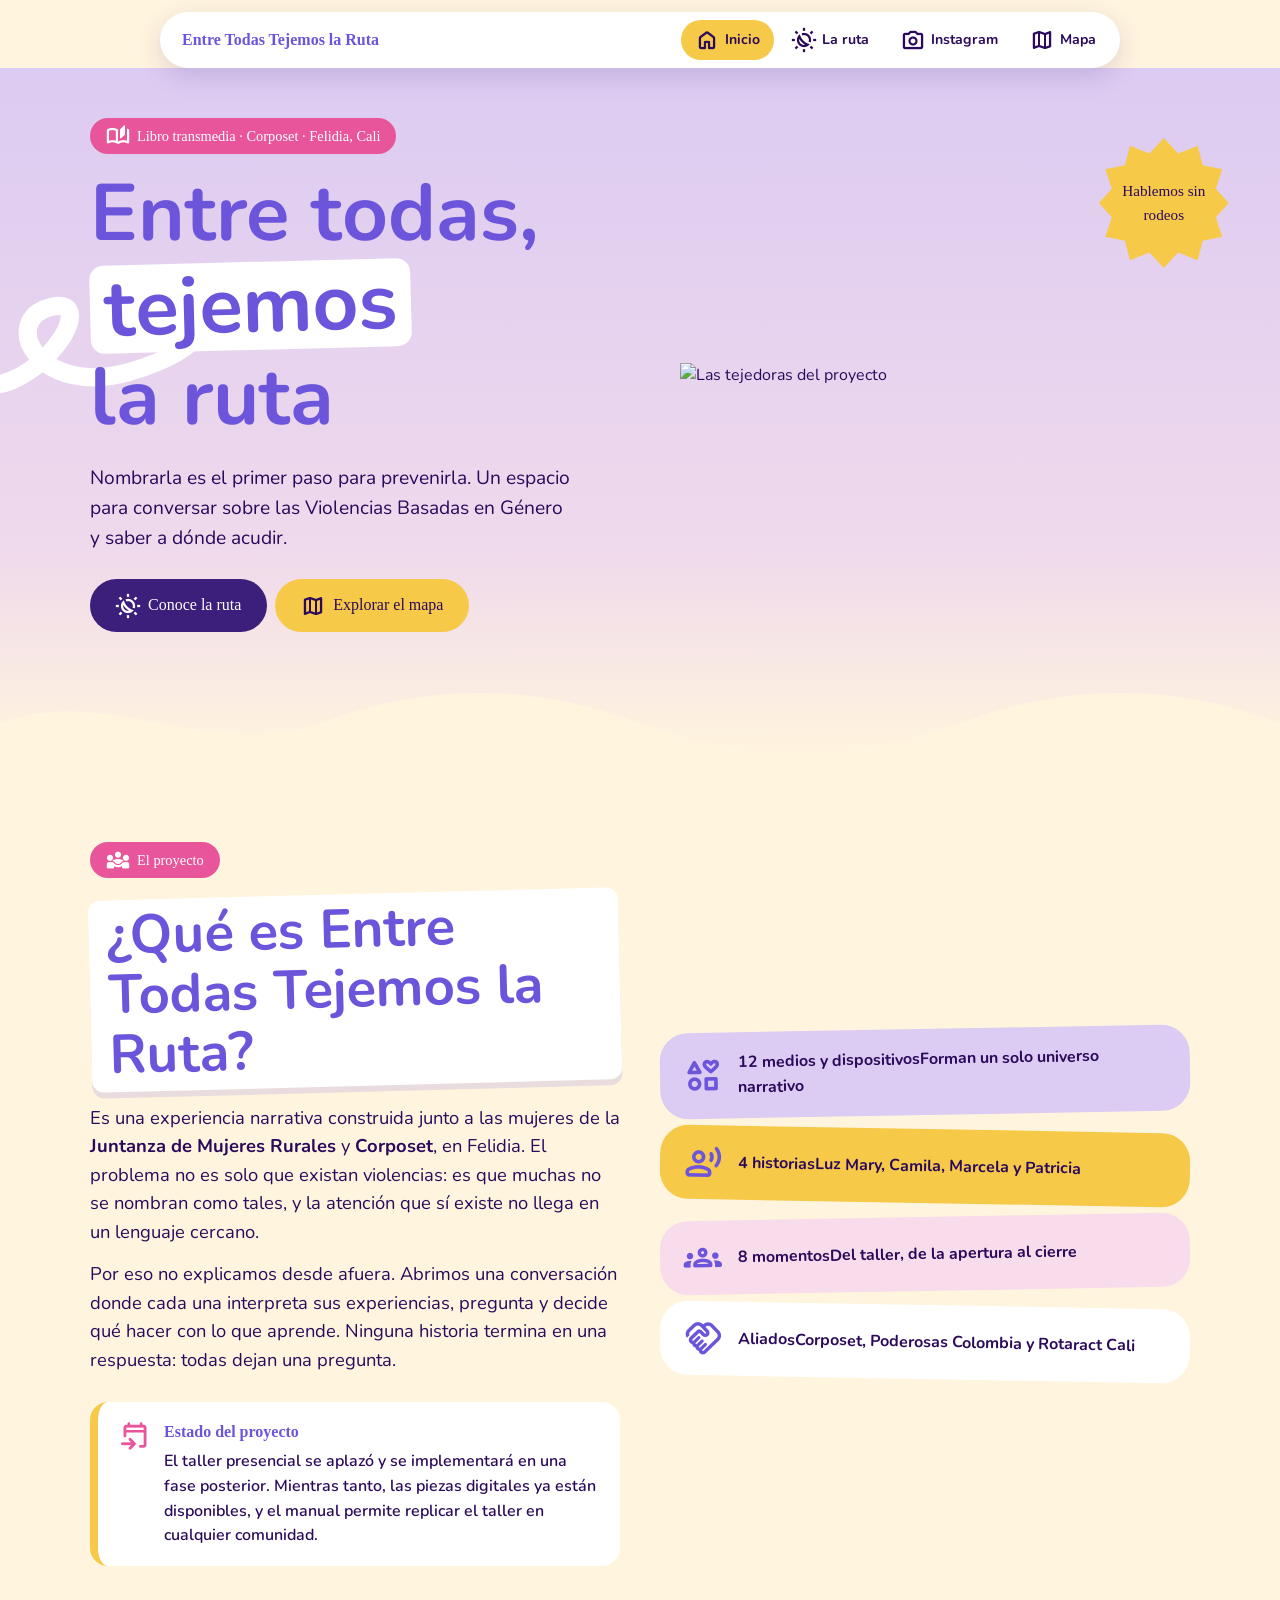
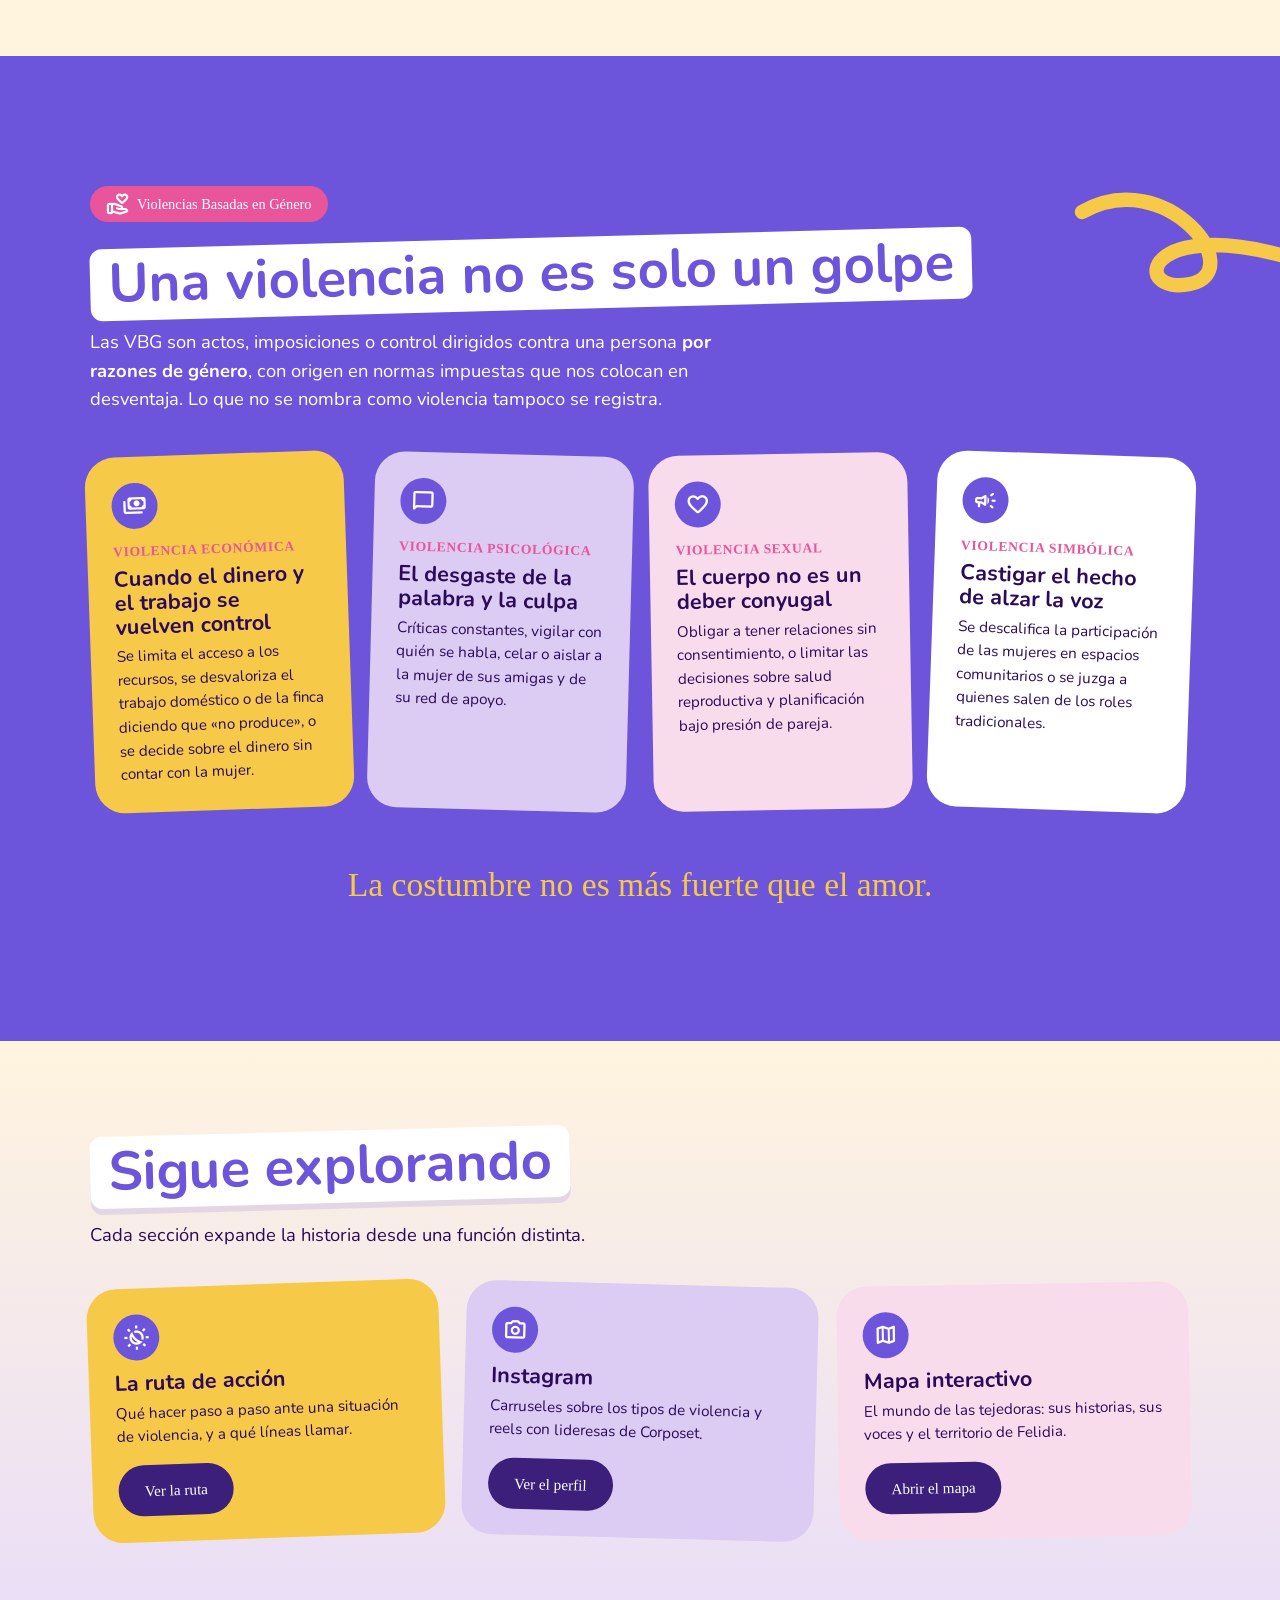
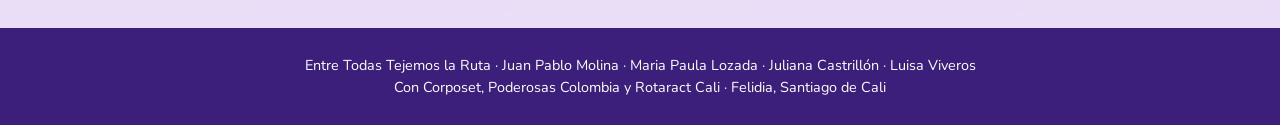
==== index.html @ 6e9b4acc "V1" ====
<!DOCTYPE html>
<html lang="es">
<head>
<meta charset="UTF-8">
<meta name="viewport" content="width=device-width,initial-scale=1">
<title>Inicio · Entre Todas Tejemos la Ruta</title>
<link href="https://fonts.googleapis.com/css2?family=Nunito:wght@400;600;700;800&display=swap" rel="stylesheet">
<link href="https://api.fontshare.com/v2/css?f[]=pally@400,500,700&display=swap" rel="stylesheet">
<link href="https://fonts.googleapis.com/css2?family=Material+Symbols+Rounded:opsz,wght,FILL,GRAD@24,400,0,0" rel="stylesheet">
<link rel="stylesheet" href="styles.css">
</head>
<body>

<nav>
  <a class="marca" href="index.html">Entre Todas Tejemos la Ruta</a>
  <div class="menu">
    <a class="ir activo" href="index.html"><span class="material-symbols-rounded">home</span>Inicio</a>
    <a class="ir" href="ruta.html"><span class="material-symbols-rounded">routine</span>La ruta</a>
    <a class="ir" href="instagram.html"><span class="material-symbols-rounded">photo_camera</span>Instagram</a>
    <a class="ir" href="mapa.html"><span class="material-symbols-rounded">map</span>Mapa</a>
  </div>
</nav>

<!-- PORTADA -->
<section class="fondo-lila" style="padding-top:50px;padding-bottom:120px">
  <div class="sticker">Hablemos sin rodeos</div>
  <svg class="squig" style="left:-40px;top:200px;width:260px" viewBox="0 0 200 120" fill="none" stroke="#fff" stroke-width="14" stroke-linecap="round"><path d="M10 90C60 100 110 20 70 30S60 100 130 80 190 30 190 30"/></svg>
  <div class="wrap hero">
    <div>
      <span class="tag"><span class="material-symbols-rounded">auto_stories</span>Libro transmedia · Corposet · Felidia, Cali</span>
      <h1>Entre todas,<br><span>tejemos</span><br>la ruta</h1>
      <p>Nombrarla es el primer paso para prevenirla. Un espacio para conversar sobre las Violencias Basadas en Género y saber a dónde acudir.</p>
      <a class="btn" href="ruta.html"><span class="material-symbols-rounded">routine</span>Conoce la ruta</a>
      <a class="btn y" href="mapa.html"><span class="material-symbols-rounded">map</span>Explorar el mapa</a>
    </div>
    <div><img class="group" src="Group%2019.png" alt="Las tejedoras del proyecto"></div>
  </div>
  <svg class="wave bot" viewBox="0 0 1200 60" preserveAspectRatio="none"><path fill="#FFF4DE" d="M0 60V30C100 -10 200 70 300 30S500 -10 600 30 800 70 900 30s200-40 300 0v30z"/></svg>
</section>

<!-- EL PROYECTO -->
<section>
  <div class="wrap two">
    <div>
      <span class="tag"><span class="material-symbols-rounded">diversity_3</span>El proyecto</span>
      <h2><span class="lbl">¿Qué es Entre Todas Tejemos la Ruta?</span></h2>
      <p class="lead">Es una experiencia narrativa construida junto a las mujeres de la <b>Juntanza de Mujeres Rurales</b> y <b>Corposet</b>, en Felidia. El problema no es solo que existan violencias: es que muchas no se nombran como tales, y la atención que sí existe no llega en un lenguaje cercano.</p>
      <p class="lead" style="margin-top:14px">Por eso no explicamos desde afuera. Abrimos una conversación donde cada una interpreta sus experiencias, pregunta y decide qué hacer con lo que aprende. Ninguna historia termina en una respuesta: todas dejan una pregunta.</p>
      <div class="aviso">
        <span class="material-symbols-rounded">event_upcoming</span>
        <div><b>Estado del proyecto</b>El taller presencial se aplazó y se implementará en una fase posterior. Mientras tanto, las piezas digitales ya están disponibles, y el manual permite replicar el taller en cualquier comunidad.</div>
      </div>
    </div>
    <div class="stats">
      <div class="stat"><span class="material-symbols-rounded">interests</span><div><b>12 medios y dispositivos</b>Forman un solo universo narrativo</div></div>
      <div class="stat"><span class="material-symbols-rounded">record_voice_over</span><div><b>4 historias</b>Luz Mary, Camila, Marcela y Patricia</div></div>
      <div class="stat"><span class="material-symbols-rounded">groups</span><div><b>8 momentos</b>Del taller, de la apertura al cierre</div></div>
      <div class="stat"><span class="material-symbols-rounded">handshake</span><div><b>Aliados</b>Corposet, Poderosas Colombia y Rotaract Cali</div></div>
    </div>
  </div>
</section>

<!-- VBG -->
<section class="fondo-morado" style="padding:130px 6vw">
  <svg class="squig" style="right:-30px;top:120px;width:240px" viewBox="0 0 200 120" fill="none" stroke="#F7C948" stroke-width="12" stroke-linecap="round"><path d="M10 30C80 -10 150 80 100 90S60 30 190 70"/></svg>
  <div class="wrap">
    <span class="tag"><span class="material-symbols-rounded">volunteer_activism</span>Violencias Basadas en Género</span>
    <h2><span class="lbl">Una violencia no es solo un golpe</span></h2>
    <p class="lead">Las VBG son actos, imposiciones o control dirigidos contra una persona <b>por razones de género</b>, con origen en normas impuestas que nos colocan en desventaja. Lo que no se nombra como violencia tampoco se registra.</p>
    <div class="cards">
      <div class="card"><div class="n"><span class="material-symbols-rounded">payments</span></div><h4>VIOLENCIA ECONÓMICA</h4><h3>Cuando el dinero y el trabajo se vuelven control</h3><p>Se limita el acceso a los recursos, se desvaloriza el trabajo doméstico o de la finca diciendo que «no produce», o se decide sobre el dinero sin contar con la mujer.</p></div>
      <div class="card"><div class="n"><span class="material-symbols-rounded">chat_bubble</span></div><h4>VIOLENCIA PSICOLÓGICA</h4><h3>El desgaste de la palabra y la culpa</h3><p>Críticas constantes, vigilar con quién se habla, celar o aislar a la mujer de sus amigas y de su red de apoyo.</p></div>
      <div class="card"><div class="n"><span class="material-symbols-rounded">favorite</span></div><h4>VIOLENCIA SEXUAL</h4><h3>El cuerpo no es un deber conyugal</h3><p>Obligar a tener relaciones sin consentimiento, o limitar las decisiones sobre salud reproductiva y planificación bajo presión de pareja.</p></div>
      <div class="card"><div class="n"><span class="material-symbols-rounded">campaign</span></div><h4>VIOLENCIA SIMBÓLICA</h4><h3>Castigar el hecho de alzar la voz</h3><p>Se descalifica la participación de las mujeres en espacios comunitarios o se juzga a quienes salen de los roles tradicionales.</p></div>
    </div>
    <p class="quote">La costumbre no es más fuerte que el amor.</p>
  </div>
</section>

<!-- ACCESOS -->
<section class="fondo-suave">
  <div class="wrap">
    <h2><span class="lbl">Sigue explorando</span></h2>
    <p class="lead">Cada sección expande la historia desde una función distinta.</p>
    <div class="cards" style="margin-top:34px">
      <div class="card"><div class="n"><span class="material-symbols-rounded">routine</span></div><h3>La ruta de acción</h3><p>Qué hacer paso a paso ante una situación de violencia, y a qué líneas llamar.</p><p style="margin-top:12px"><a class="btn" href="ruta.html">Ver la ruta</a></p></div>
      <div class="card"><div class="n"><span class="material-symbols-rounded">photo_camera</span></div><h3>Instagram</h3><p>Carruseles sobre los tipos de violencia y reels con lideresas de Corposet.</p><p style="margin-top:12px"><a class="btn" href="instagram.html">Ver el perfil</a></p></div>
      <div class="card"><div class="n"><span class="material-symbols-rounded">map</span></div><h3>Mapa interactivo</h3><p>El mundo de las tejedoras: sus historias, sus voces y el territorio de Felidia.</p><p style="margin-top:12px"><a class="btn" href="mapa.html">Abrir el mapa</a></p></div>
    </div>
  </div>
</section>

<footer>Entre Todas Tejemos la Ruta · Juan Pablo Molina · Maria Paula Lozada · Juliana Castrillón · Luisa Viveros<br>Con Corposet, Poderosas Colombia y Rotaract Cali · Felidia, Santiago de Cali</footer>
</body>
</html>
---- styles.css ----
/* ===== Entre Todas Tejemos la Ruta - estilos compartidos ===== */
:root{
  --lila:#DCCBF2; --lila2:#E9DDF8; --mor:#6C55DB; --mor-d:#3B1F7A;
  --ink:#2B0A5C; --rosa:#E8559B; --rosa-l:#F9DCEB; --amar:#F7C948; --crema:#FFF4DE;
}
*{box-sizing:border-box;margin:0}
html{scroll-behavior:smooth}
body{font-family:'Nunito',sans-serif;color:var(--ink);background:var(--crema);line-height:1.55;overflow-x:hidden}
h1,h2,h3{font-family:'Pally','Nunito',sans-serif;font-weight:700;line-height:1.1}
section{position:relative;padding:90px 6vw;overflow:hidden}
.wrap{max-width:1100px;margin:auto;position:relative;z-index:2}
h2{font-size:clamp(2rem,5vw,3.4rem);color:var(--mor);margin-bottom:18px}
p.lead{font-size:1.15rem;max-width:660px}

/* Iconos de Google Material Symbols */
.material-symbols-rounded{
  font-variation-settings:'FILL' 0,'wght' 500,'GRAD' 0,'opsz' 24;
  vertical-align:middle;line-height:1;
}

/* Etiquetas y adornos */
.tag{display:inline-flex;align-items:center;gap:7px;background:var(--rosa);color:#fff;font-family:'Pally';padding:6px 16px;border-radius:99px;font-size:.9rem;margin-bottom:16px}
.lbl{background:#fff;display:inline-block;padding:6px 18px;border-radius:12px;transform:rotate(-1.5deg);box-shadow:0 6px 0 rgba(108,85,219,.15)}
.wave{position:absolute;left:0;width:100%;height:60px;z-index:3}
.wave.top{top:-1px}
.wave.bot{bottom:-1px}
.squig{position:absolute;pointer-events:none;z-index:1}
.sticker{position:absolute;right:4vw;top:70px;width:130px;height:130px;background:var(--amar);display:grid;place-items:center;text-align:center;font-family:'Pally';font-size:.95rem;padding:20px;clip-path:polygon(50% 0,61% 12%,76% 6%,80% 21%,95% 24%,90% 39%,100% 50%,90% 61%,95% 76%,80% 79%,76% 94%,61% 88%,50% 100%,39% 88%,24% 94%,20% 79%,5% 76%,10% 61%,0 50%,10% 39%,5% 24%,20% 21%,24% 6%,39% 12%);animation:spin 18s linear infinite;z-index:3}
@keyframes spin{to{transform:rotate(360deg)}}

/* Menu superior */
nav{position:sticky;top:12px;z-index:50;margin:12px auto 0;width:min(960px,92vw);background:#fff;border-radius:99px;padding:8px 10px 8px 22px;display:flex;justify-content:space-between;align-items:center;gap:10px;box-shadow:0 8px 24px rgba(59,31,122,.15)}
nav .marca{font-family:'Pally';color:var(--mor);text-decoration:none;font-weight:700}
nav .menu{display:flex;gap:4px;flex-wrap:wrap}
nav a.ir{display:inline-flex;align-items:center;gap:6px;text-decoration:none;color:var(--ink);font-weight:700;font-size:.88rem;padding:8px 14px;border-radius:99px}
nav a.ir:hover{background:var(--lila2)}
nav a.ir.activo{background:var(--amar)}
@media(max-width:820px){
  nav{border-radius:26px;flex-direction:column;align-items:flex-start;padding:14px 18px}
  nav .menu{width:100%}
  nav a.ir{font-size:.82rem;padding:7px 11px}
}

/* Botones */
.btn{display:inline-flex;gap:8px;align-items:center;background:var(--mor-d);color:#fff;text-decoration:none;font-family:'Pally';padding:14px 26px;border-radius:99px;transition:.2s;margin:4px 4px 0 0}
.btn:hover{transform:translateY(-3px) rotate(-1deg);background:var(--rosa)}
.btn.y{background:var(--amar);color:var(--ink)}

/* Portada */
.hero{display:grid;grid-template-columns:1.1fr 1fr;gap:30px;align-items:center}
.hero h1{font-size:clamp(2.6rem,7vw,5rem);color:var(--mor)}
.hero h1 span{background:#fff;padding:0 14px;border-radius:14px;display:inline-block;transform:rotate(-1.5deg);margin:4px 0}
.hero p{margin:22px 0;font-size:1.2rem;max-width:480px}
.group{width:100%;max-width:520px;display:block;margin:auto;animation:float 5s ease-in-out infinite}
@keyframes float{50%{transform:translateY(-12px)}}
@media(max-width:800px){.hero{grid-template-columns:1fr}.sticker{display:none}}

/* Fondos de seccion */
.fondo-lila{background:linear-gradient(180deg,var(--lila) 0%,#EFD9EC 70%,var(--crema) 100%)}
.fondo-morado{background:var(--mor);color:#fff}
.fondo-morado h2{color:#fff}
.fondo-morado .lbl{color:var(--mor)}
.fondo-amarillo{background:var(--amar)}
.fondo-amarillo h2{color:var(--ink)}
.fondo-suave{background:linear-gradient(180deg,var(--crema),var(--lila2))}
.fondo-violeta{background:linear-gradient(180deg,var(--lila),#EBD4EC)}

/* Cajas de dos columnas */
.two{display:grid;grid-template-columns:1fr 1fr;gap:40px;align-items:center}
@media(max-width:800px){.two{grid-template-columns:1fr}}
.stats{display:grid;gap:14px}
.stat{border-radius:28px;padding:18px 24px;font-weight:700;display:flex;gap:16px;align-items:center}
.stat .material-symbols-rounded{font-size:38px;color:var(--mor)}
.stat:nth-child(1){background:var(--lila)}
.stat:nth-child(2){background:var(--amar)}
.stat:nth-child(3){background:var(--rosa-l)}
.stat:nth-child(4){background:#fff}
.stat:nth-child(odd){transform:rotate(-1deg)}
.stat:nth-child(even){transform:rotate(1deg)}

.aviso{margin-top:28px;background:#fff;border-left:8px solid var(--amar);border-radius:18px;padding:18px 22px;max-width:680px;font-weight:600;display:flex;gap:14px}
.aviso .material-symbols-rounded{color:var(--rosa);font-size:30px}
.aviso b{font-family:'Pally';color:var(--mor);display:block;margin-bottom:4px}

/* Tarjetas de tipos de violencia */
.cards{display:grid;grid-template-columns:repeat(auto-fit,minmax(230px,1fr));gap:22px;margin-top:40px}
.card{border-radius:30px;padding:26px;color:var(--ink);transition:.25s}
.card:nth-child(1){background:var(--amar);transform:rotate(-2deg)}
.card:nth-child(2){background:var(--lila);transform:rotate(1.5deg)}
.card:nth-child(3){background:var(--rosa-l);transform:rotate(-1deg)}
.card:nth-child(4){background:#fff;transform:rotate(2deg)}
.card:hover{transform:rotate(0) translateY(-8px)}
.card .n{width:46px;height:46px;border-radius:50%;background:var(--mor);color:#fff;display:grid;place-items:center;margin-bottom:12px}
.card h4{color:var(--rosa);font-family:'Pally';font-size:.85rem;letter-spacing:.05em;margin-bottom:6px}
.card h3{font-size:1.35rem;margin-bottom:6px}
.card p{font-size:.95rem}
.quote{margin-top:50px;font-family:'Pally';font-size:clamp(1.4rem,3vw,2.1rem);text-align:center;color:var(--amar)}

/* Ruta paso a paso */
.tabs{display:flex;gap:10px;flex-wrap:wrap;margin:26px 0 34px}
.tab{border:0;cursor:pointer;font-family:'Pally';font-size:1rem;padding:13px 24px;border-radius:99px;background:#fff;color:var(--mor);display:inline-flex;align-items:center;gap:8px}
.tab.on{background:var(--mor);color:#fff}
.tab[data-t="f"].on{background:var(--rosa)}
.crit{display:flex;flex-wrap:wrap;gap:10px;margin-bottom:46px}
.crit span{background:#fff;border-radius:18px;padding:9px 16px;font-weight:700;font-size:.9rem;display:inline-flex;align-items:center;gap:7px}
.crit .material-symbols-rounded{color:var(--rosa);font-size:20px}
.steps{position:relative;display:grid;gap:22px;counter-reset:s}
.steps:before{content:"";position:absolute;left:30px;top:20px;bottom:20px;border-left:4px dashed var(--mor);opacity:.4}
.step{position:relative;margin-left:80px;background:#fff;border-radius:26px;padding:22px 26px;box-shadow:0 8px 0 rgba(108,85,219,.12)}
.step:before{counter-increment:s;content:counter(s,decimal-leading-zero);position:absolute;left:-80px;top:10px;width:60px;height:60px;border-radius:50%;background:var(--mor);color:#fff;display:grid;place-items:center;font-family:'Pally';font-size:1.3rem}
#panel-f .step:before{background:var(--rosa)}
.step h3{font-size:1.25rem;color:var(--mor);margin-bottom:4px}
#panel-f .step h3{color:var(--rosa)}
.note{margin-top:10px;background:var(--lila2);border-radius:14px;padding:9px 14px;font-size:.9rem;font-weight:600;display:flex;gap:9px;align-items:flex-start}
.note .material-symbols-rounded{font-size:20px;color:var(--mor)}
.warn{background:#FFF3C9;border:2px solid var(--amar)}
.warn .material-symbols-rounded{color:#B98600}
.alert{background:var(--rosa-l);border-radius:16px;padding:12px 16px;margin-top:10px}
.alert b.big{font-family:'Pally';font-size:2.4rem;color:var(--rosa);display:block;line-height:1}
.pill{display:inline-block;background:#fff;border:2px solid var(--rosa);color:var(--rosa);border-radius:99px;padding:2px 12px;font-weight:800;font-size:.82rem;margin:6px 4px 0 0}
[hidden]{display:none!important}

/* Lineas de atencion */
.lines{display:grid;grid-template-columns:210px 1fr;gap:24px;margin-top:34px}
.big{background:var(--mor);color:#fff;border-radius:30px;padding:26px;display:flex;flex-direction:column;justify-content:center}
.big b{font-family:'Pally';font-size:4rem;color:var(--amar);line-height:1}
.grid-l{display:grid;grid-template-columns:repeat(auto-fit,minmax(255px,1fr));gap:14px}
.l{background:#fff;border-radius:22px;padding:16px 18px;display:flex;gap:14px;align-items:center}
.l>b{font-family:'Pally';font-size:1.25rem;color:var(--rosa);min-width:92px}
.l strong{display:block;color:var(--mor)}
.l small{display:block;opacity:.8}
@media(max-width:800px){.lines{grid-template-columns:1fr}}

/* Instagram */
.ig{display:grid;grid-template-columns:repeat(auto-fit,minmax(240px,1fr));gap:20px;margin-top:36px}
.igc{background:#fff;border-radius:26px;overflow:hidden;display:flex;flex-direction:column}
.igc .im{aspect-ratio:1;background:var(--lila2);display:grid;place-items:center;font-family:'Pally';color:var(--mor);text-align:center;padding:18px;font-size:1.1rem}
.igc:nth-child(2) .im{background:var(--rosa-l)}
.igc:nth-child(3) .im{background:var(--lila)}
.igc:nth-child(4) .im{background:#FFF3C9}
.igc .tx{padding:16px 18px;font-size:.92rem}
.igc .tx b{display:block;font-family:'Pally';color:var(--mor);margin-bottom:4px}
.embed{margin-top:36px;background:#fff;border-radius:26px;padding:24px;text-align:center}

/* Mapa */
.frame{margin-top:30px;border-radius:26px;overflow:hidden;box-shadow:0 14px 0 rgba(59,31,122,.12);background:#fff}
.frame iframe{width:100%;height:min(70vh,620px);border:0;display:block}

footer{background:var(--mor-d);color:#fff;text-align:center;padding:26px 6vw;font-size:.9rem}
footer a{color:var(--amar)}
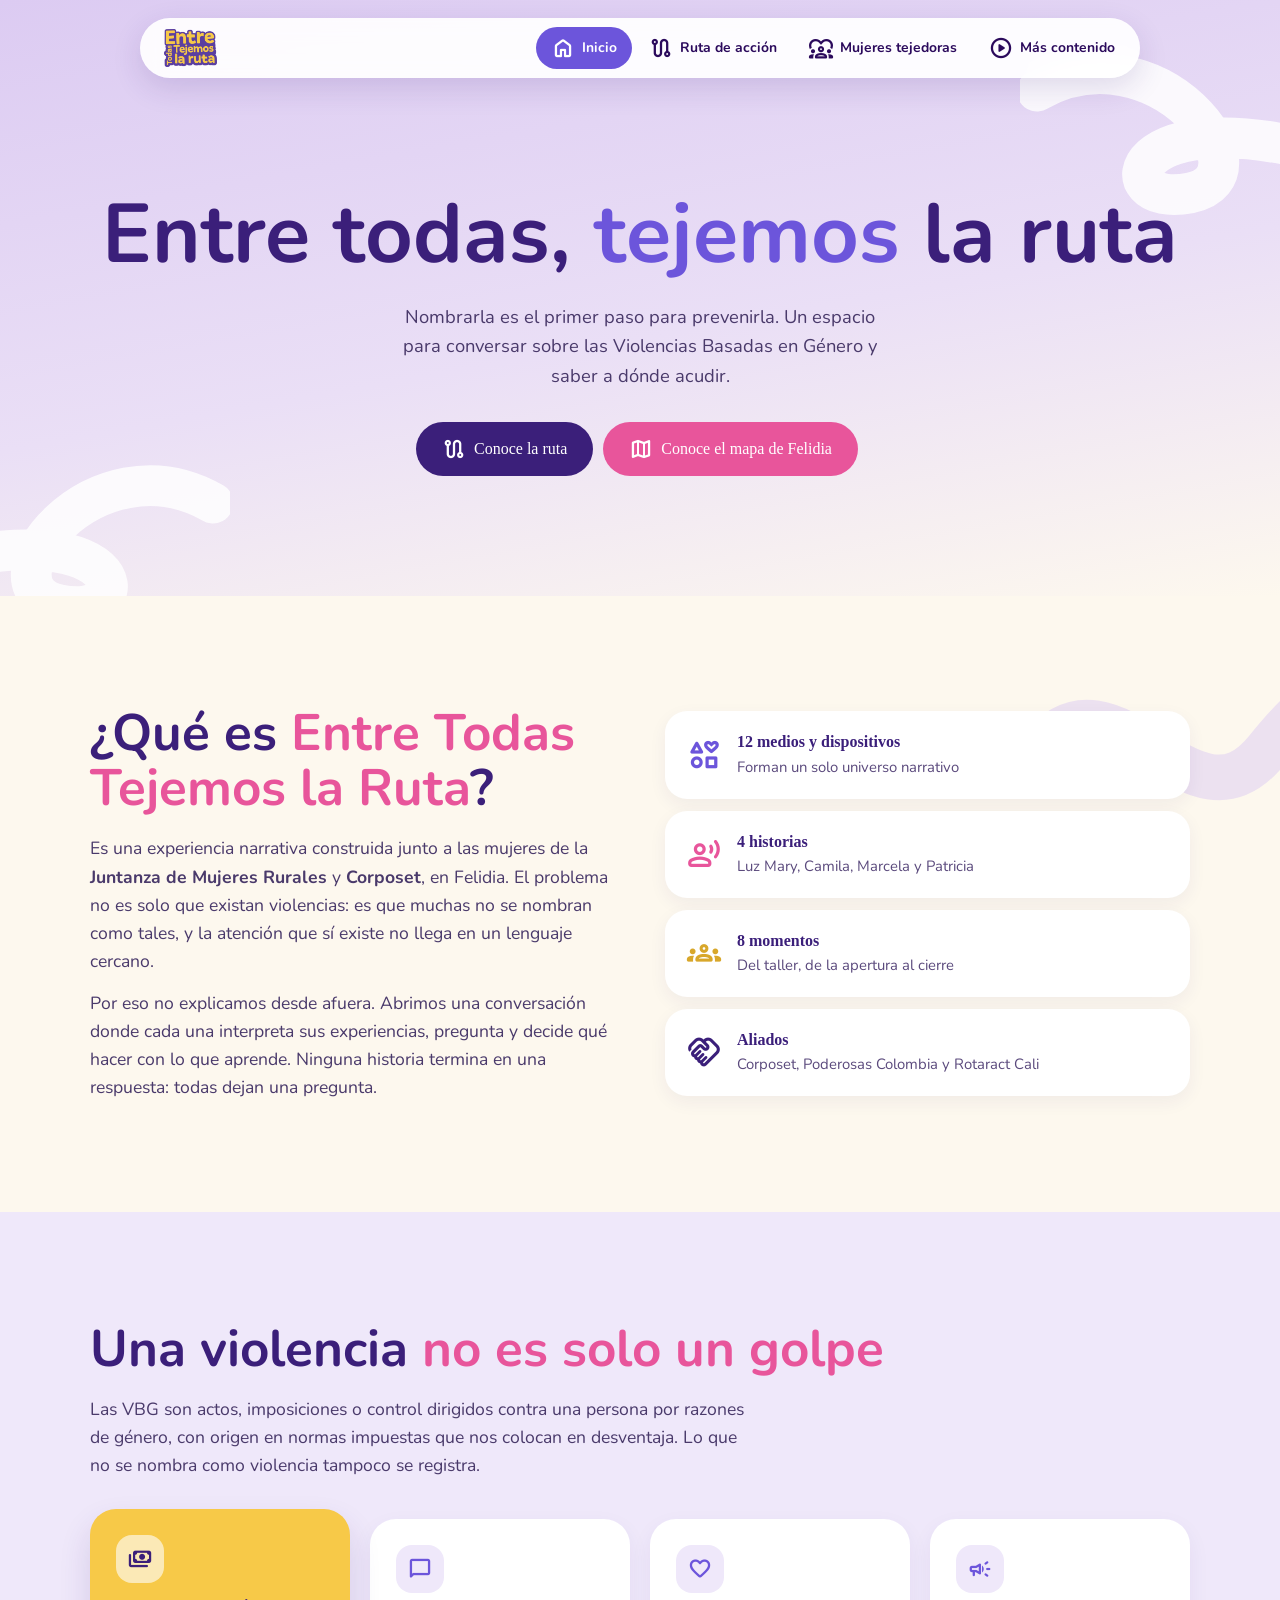
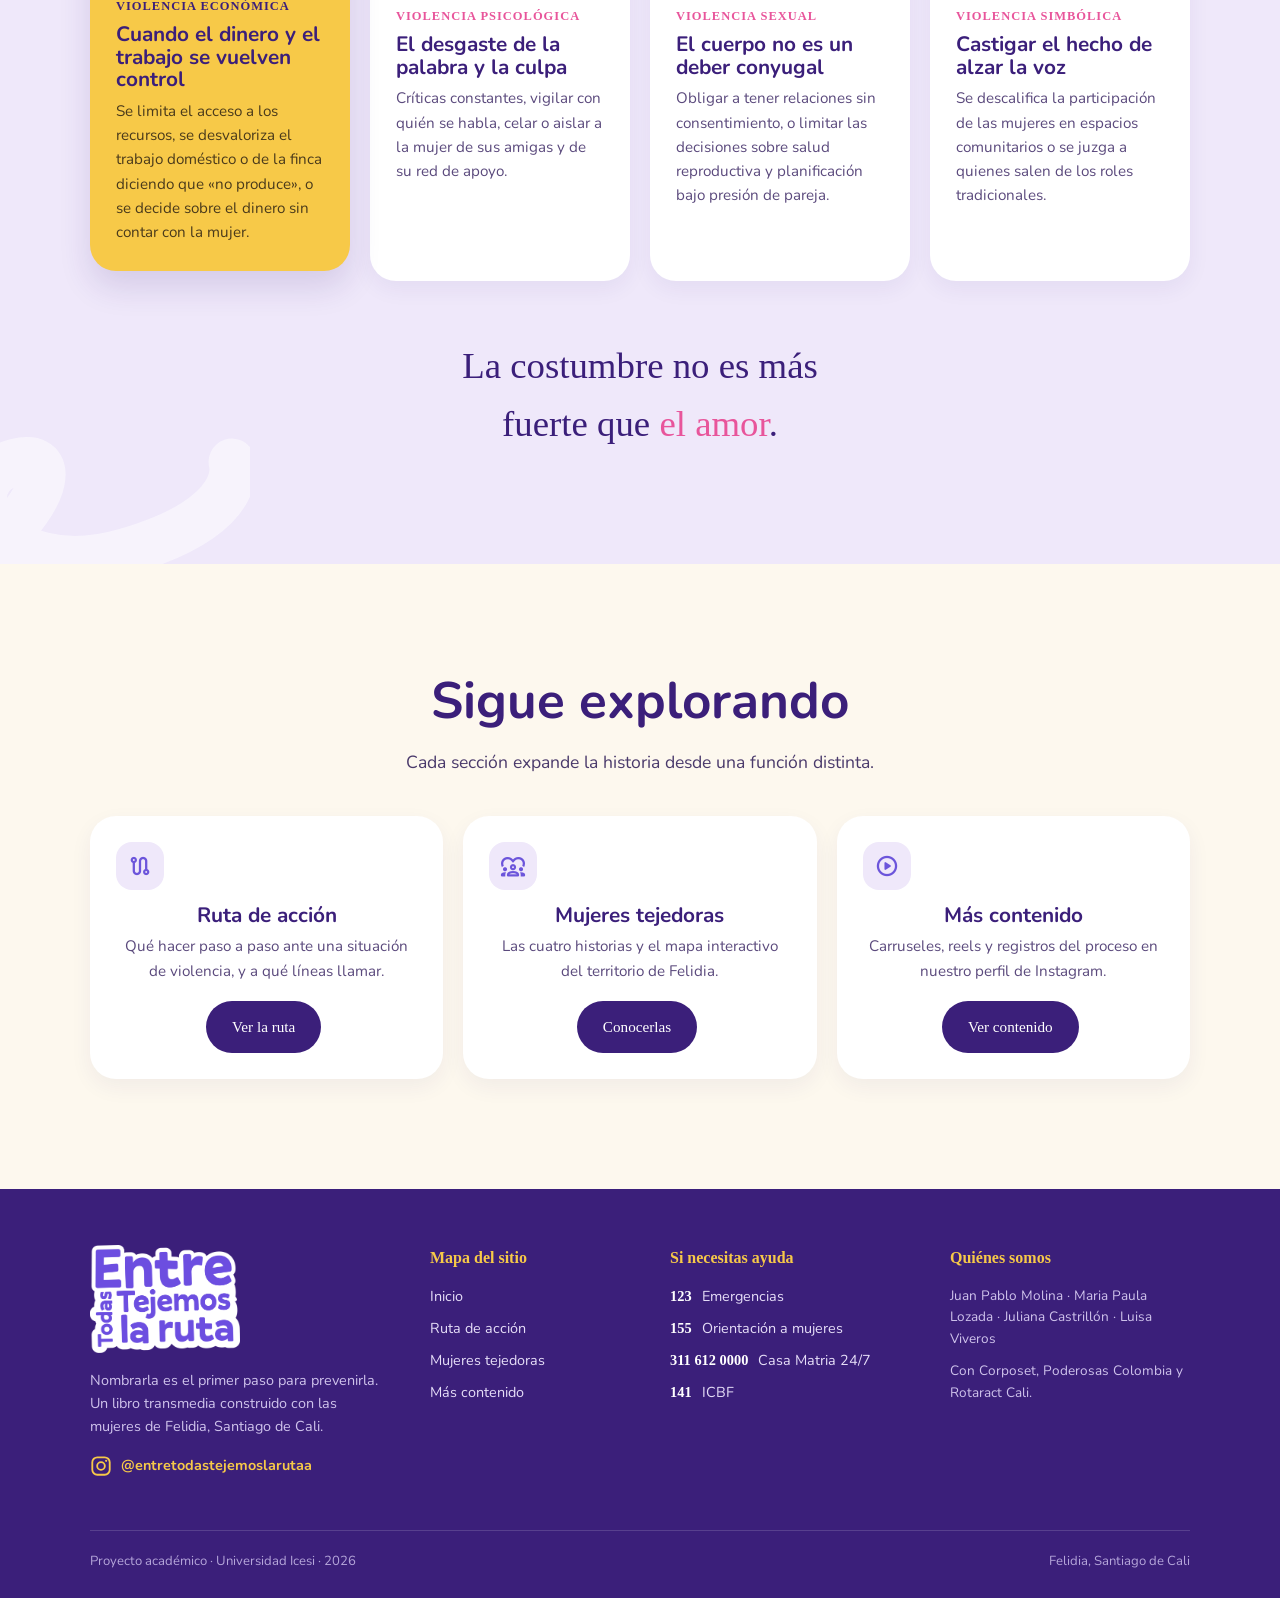
==== commit c031c0c6: "v3" ====
--- a/index.html
+++ b/index.html
@@ -12,84 +12,128 @@
 <body>
 
 <nav>
-  <a class="marca" href="index.html">Entre Todas Tejemos la Ruta</a>
+  <a class="marca" href="index.html"><img src="logo2.png" alt="Entre Todas Tejemos la Ruta"></a>
   <div class="menu">
     <a class="ir activo" href="index.html"><span class="material-symbols-rounded">home</span>Inicio</a>
-    <a class="ir" href="ruta.html"><span class="material-symbols-rounded">routine</span>La ruta</a>
-    <a class="ir" href="instagram.html"><span class="material-symbols-rounded">photo_camera</span>Instagram</a>
-    <a class="ir" href="mapa.html"><span class="material-symbols-rounded">map</span>Mapa</a>
+    <a class="ir" href="ruta.html"><span class="material-symbols-rounded">route</span>Ruta de acción</a>
+    <a class="ir" href="tejedoras.html"><span class="material-symbols-rounded">diversity_1</span>Mujeres tejedoras</a>
+    <a class="ir" href="contenido.html"><span class="material-symbols-rounded">play_circle</span>Más contenido</a>
   </div>
 </nav>
 
-<!-- PORTADA -->
-<section class="fondo-lila" style="padding-top:50px;padding-bottom:120px">
-  <div class="sticker">Hablemos sin rodeos</div>
-  <svg class="squig" style="left:-40px;top:200px;width:260px" viewBox="0 0 200 120" fill="none" stroke="#fff" stroke-width="14" stroke-linecap="round"><path d="M10 90C60 100 110 20 70 30S60 100 130 80 190 30 190 30"/></svg>
-  <div class="wrap hero">
-    <div>
-      <span class="tag"><span class="material-symbols-rounded">auto_stories</span>Libro transmedia · Corposet · Felidia, Cali</span>
-      <h1>Entre todas,<br><span>tejemos</span><br>la ruta</h1>
+<!-- ===== BANNER PRINCIPAL ===== -->
+<header class="banner lila centro">
+  <svg class="squig fuerte" style="right:-80px;top:40px;width:340px" viewBox="0 0 200 120" fill="none" stroke="#fff" stroke-width="24" stroke-linecap="round"><path d="M10 30C80 -10 150 80 100 90S60 30 190 70"/></svg>
+  <svg class="squig fuerte" style="left:-110px;bottom:-60px;width:340px;transform:scaleX(-1)" viewBox="0 0 200 120" fill="none" stroke="#fff" stroke-width="24" stroke-linecap="round"><path d="M10 30C80 -10 150 80 100 90S60 30 190 70"/></svg>
+  <div class="wrap">
+      <h1>Entre todas, <em>tejemos</em> la ruta</h1>
       <p>Nombrarla es el primer paso para prevenirla. Un espacio para conversar sobre las Violencias Basadas en Género y saber a dónde acudir.</p>
-      <a class="btn" href="ruta.html"><span class="material-symbols-rounded">routine</span>Conoce la ruta</a>
-      <a class="btn y" href="mapa.html"><span class="material-symbols-rounded">map</span>Explorar el mapa</a>
-    </div>
-    <div><img class="group" src="Group%2019.png" alt="Las tejedoras del proyecto"></div>
+      <a class="btn" href="ruta.html"><span class="material-symbols-rounded">route</span>Conoce la ruta</a>
+      <a class="btn rosa" href="tejedoras.html"><span class="material-symbols-rounded">map</span>Conoce el mapa de Felidia</a>
   </div>
-  <svg class="wave bot" viewBox="0 0 1200 60" preserveAspectRatio="none"><path fill="#FFF4DE" d="M0 60V30C100 -10 200 70 300 30S500 -10 600 30 800 70 900 30s200-40 300 0v30z"/></svg>
-</section>
+</header>
 
-<!-- EL PROYECTO -->
-<section>
+<!-- ===== EL PROYECTO ===== -->
+<section class="fondo-crema">
+  <svg class="squig" style="right:-120px;top:40px;width:380px" viewBox="0 0 200 120" fill="none" stroke="#DCCBF2" stroke-width="24" stroke-linecap="round"><path d="M10 60C50 10 90 110 130 60s50-30 60-20"/></svg>
   <div class="wrap two">
     <div>
-      <span class="tag"><span class="material-symbols-rounded">diversity_3</span>El proyecto</span>
-      <h2><span class="lbl">¿Qué es Entre Todas Tejemos la Ruta?</span></h2>
+      <h2>¿Qué es <em>Entre Todas Tejemos la Ruta</em>?</h2>
       <p class="lead">Es una experiencia narrativa construida junto a las mujeres de la <b>Juntanza de Mujeres Rurales</b> y <b>Corposet</b>, en Felidia. El problema no es solo que existan violencias: es que muchas no se nombran como tales, y la atención que sí existe no llega en un lenguaje cercano.</p>
       <p class="lead" style="margin-top:14px">Por eso no explicamos desde afuera. Abrimos una conversación donde cada una interpreta sus experiencias, pregunta y decide qué hacer con lo que aprende. Ninguna historia termina en una respuesta: todas dejan una pregunta.</p>
-      <div class="aviso">
-        <span class="material-symbols-rounded">event_upcoming</span>
-        <div><b>Estado del proyecto</b>El taller presencial se aplazó y se implementará en una fase posterior. Mientras tanto, las piezas digitales ya están disponibles, y el manual permite replicar el taller en cualquier comunidad.</div>
-      </div>
     </div>
     <div class="stats">
-      <div class="stat"><span class="material-symbols-rounded">interests</span><div><b>12 medios y dispositivos</b>Forman un solo universo narrativo</div></div>
-      <div class="stat"><span class="material-symbols-rounded">record_voice_over</span><div><b>4 historias</b>Luz Mary, Camila, Marcela y Patricia</div></div>
-      <div class="stat"><span class="material-symbols-rounded">groups</span><div><b>8 momentos</b>Del taller, de la apertura al cierre</div></div>
-      <div class="stat"><span class="material-symbols-rounded">handshake</span><div><b>Aliados</b>Corposet, Poderosas Colombia y Rotaract Cali</div></div>
+      <div class="stat"><span class="material-symbols-rounded">interests</span><div><b>12 medios y dispositivos</b><span class="d">Forman un solo universo narrativo</span></div></div>
+      <div class="stat"><span class="material-symbols-rounded">record_voice_over</span><div><b>4 historias</b><span class="d">Luz Mary, Camila, Marcela y Patricia</span></div></div>
+      <div class="stat"><span class="material-symbols-rounded">groups</span><div><b>8 momentos</b><span class="d">Del taller, de la apertura al cierre</span></div></div>
+      <div class="stat"><span class="material-symbols-rounded">handshake</span><div><b>Aliados</b><span class="d">Corposet, Poderosas Colombia y Rotaract Cali</span></div></div>
     </div>
   </div>
 </section>
 
-<!-- VBG -->
-<section class="fondo-morado" style="padding:130px 6vw">
-  <svg class="squig" style="right:-30px;top:120px;width:240px" viewBox="0 0 200 120" fill="none" stroke="#F7C948" stroke-width="12" stroke-linecap="round"><path d="M10 30C80 -10 150 80 100 90S60 30 190 70"/></svg>
+<!-- ===== VBG ===== -->
+<section class="fondo-suave">
+  <svg class="squig" style="left:-110px;bottom:-60px;width:360px" viewBox="0 0 200 120" fill="none" stroke="#fff" stroke-width="26" stroke-linecap="round"><path d="M10 90C60 100 110 20 70 30S60 100 130 80 190 30 190 30"/></svg>
   <div class="wrap">
-    <span class="tag"><span class="material-symbols-rounded">volunteer_activism</span>Violencias Basadas en Género</span>
-    <h2><span class="lbl">Una violencia no es solo un golpe</span></h2>
-    <p class="lead">Las VBG son actos, imposiciones o control dirigidos contra una persona <b>por razones de género</b>, con origen en normas impuestas que nos colocan en desventaja. Lo que no se nombra como violencia tampoco se registra.</p>
-    <div class="cards">
-      <div class="card"><div class="n"><span class="material-symbols-rounded">payments</span></div><h4>VIOLENCIA ECONÓMICA</h4><h3>Cuando el dinero y el trabajo se vuelven control</h3><p>Se limita el acceso a los recursos, se desvaloriza el trabajo doméstico o de la finca diciendo que «no produce», o se decide sobre el dinero sin contar con la mujer.</p></div>
+    <h2>Una violencia <em>no es solo un golpe</em></h2>
+    <p class="lead">Las VBG son actos, imposiciones o control dirigidos contra una persona por razones de género, con origen en normas impuestas que nos colocan en desventaja. Lo que no se nombra como violencia tampoco se registra.</p>
+    <div class="cards vbg">
+      <div class="card activa"><div class="n"><span class="material-symbols-rounded">payments</span></div><h4>VIOLENCIA ECONÓMICA</h4><h3>Cuando el dinero y el trabajo se vuelven control</h3><p>Se limita el acceso a los recursos, se desvaloriza el trabajo doméstico o de la finca diciendo que «no produce», o se decide sobre el dinero sin contar con la mujer.</p></div>
       <div class="card"><div class="n"><span class="material-symbols-rounded">chat_bubble</span></div><h4>VIOLENCIA PSICOLÓGICA</h4><h3>El desgaste de la palabra y la culpa</h3><p>Críticas constantes, vigilar con quién se habla, celar o aislar a la mujer de sus amigas y de su red de apoyo.</p></div>
       <div class="card"><div class="n"><span class="material-symbols-rounded">favorite</span></div><h4>VIOLENCIA SEXUAL</h4><h3>El cuerpo no es un deber conyugal</h3><p>Obligar a tener relaciones sin consentimiento, o limitar las decisiones sobre salud reproductiva y planificación bajo presión de pareja.</p></div>
       <div class="card"><div class="n"><span class="material-symbols-rounded">campaign</span></div><h4>VIOLENCIA SIMBÓLICA</h4><h3>Castigar el hecho de alzar la voz</h3><p>Se descalifica la participación de las mujeres en espacios comunitarios o se juzga a quienes salen de los roles tradicionales.</p></div>
     </div>
-    <p class="quote">La costumbre no es más fuerte que el amor.</p>
+    <p class="quote">La costumbre no es más fuerte que <span>el amor</span>.</p>
   </div>
 </section>
 
-<!-- ACCESOS -->
-<section class="fondo-suave">
+<!-- ===== ACCESOS ===== -->
+<section class="fondo-crema centro">
   <div class="wrap">
-    <h2><span class="lbl">Sigue explorando</span></h2>
+    <h2>Sigue explorando</h2>
     <p class="lead">Cada sección expande la historia desde una función distinta.</p>
-    <div class="cards" style="margin-top:34px">
-      <div class="card"><div class="n"><span class="material-symbols-rounded">routine</span></div><h3>La ruta de acción</h3><p>Qué hacer paso a paso ante una situación de violencia, y a qué líneas llamar.</p><p style="margin-top:12px"><a class="btn" href="ruta.html">Ver la ruta</a></p></div>
-      <div class="card"><div class="n"><span class="material-symbols-rounded">photo_camera</span></div><h3>Instagram</h3><p>Carruseles sobre los tipos de violencia y reels con lideresas de Corposet.</p><p style="margin-top:12px"><a class="btn" href="instagram.html">Ver el perfil</a></p></div>
-      <div class="card"><div class="n"><span class="material-symbols-rounded">map</span></div><h3>Mapa interactivo</h3><p>El mundo de las tejedoras: sus historias, sus voces y el territorio de Felidia.</p><p style="margin-top:12px"><a class="btn" href="mapa.html">Abrir el mapa</a></p></div>
+    <div class="cards">
+      <div class="card"><div class="n"><span class="material-symbols-rounded">route</span></div><h3>Ruta de acción</h3><p>Qué hacer paso a paso ante una situación de violencia, y a qué líneas llamar.</p><p style="margin-top:14px"><a class="btn" href="ruta.html">Ver la ruta</a></p></div>
+      <div class="card"><div class="n"><span class="material-symbols-rounded">diversity_1</span></div><h3>Mujeres tejedoras</h3><p>Las cuatro historias y el mapa interactivo del territorio de Felidia.</p><p style="margin-top:14px"><a class="btn" href="tejedoras.html">Conocerlas</a></p></div>
+      <div class="card"><div class="n"><span class="material-symbols-rounded">play_circle</span></div><h3>Más contenido</h3><p>Carruseles, reels y registros del proceso en nuestro perfil de Instagram.</p><p style="margin-top:14px"><a class="btn" href="contenido.html">Ver contenido</a></p></div>
     </div>
   </div>
 </section>
 
-<footer>Entre Todas Tejemos la Ruta · Juan Pablo Molina · Maria Paula Lozada · Juliana Castrillón · Luisa Viveros<br>Con Corposet, Poderosas Colombia y Rotaract Cali · Felidia, Santiago de Cali</footer>
+<footer>
+  <div class="pie">
+    <div class="pie-marca">
+      <!-- Cambia logo.png por tu logo cuando lo tengas -->
+      <img src="logo.png" alt="Entre Todas Tejemos la Ruta" class="logo">
+      <p>Nombrarla es el primer paso para prevenirla. Un libro transmedia construido con las mujeres de Felidia, Santiago de Cali.</p>
+      <a class="red" href="https://www.instagram.com/entretodastejemoslarutaa/" target="_blank" rel="noopener" aria-label="Instagram">
+        <svg viewBox="0 0 24 24" width="22" height="22" fill="none" stroke="currentColor" stroke-width="2" stroke-linecap="round"><rect x="2.5" y="2.5" width="19" height="19" rx="5.5"/><circle cx="12" cy="12" r="4.2"/><circle cx="17.6" cy="6.4" r="1.2" fill="currentColor" stroke="none"/></svg>
+        <span>@entretodastejemoslarutaa</span>
+      </a>
+    </div>
+
+    <div class="pie-col">
+      <h4>Mapa del sitio</h4>
+      <a href="index.html">Inicio</a>
+      <a href="ruta.html">Ruta de acción</a>
+      <a href="tejedoras.html">Mujeres tejedoras</a>
+      <a href="contenido.html">Más contenido</a>
+    </div>
+
+    <div class="pie-col">
+      <h4>Si necesitas ayuda</h4>
+      <a href="tel:123"><b>123</b> Emergencias</a>
+      <a href="tel:155"><b>155</b> Orientación a mujeres</a>
+      <a href="tel:3116120000"><b>311 612 0000</b> Casa Matria 24/7</a>
+      <a href="tel:141"><b>141</b> ICBF</a>
+    </div>
+
+    <div class="pie-col">
+      <h4>Quiénes somos</h4>
+      <p class="pie-txt">Juan Pablo Molina · Maria Paula Lozada · Juliana Castrillón · Luisa Viveros</p>
+      <p class="pie-txt">Con Corposet, Poderosas Colombia y Rotaract Cali.</p>
+    </div>
+  </div>
+
+  <div class="pie-abajo">
+    <span>Proyecto académico · Universidad Icesi · 2026</span>
+    <span>Felidia, Santiago de Cali</span>
+  </div>
+</footer>
+<script>
+// Las tarjetas de VBG se van iluminando una por una, como un carrusel.
+var tarjetas = document.querySelectorAll(".cards.vbg .card");
+var actual = 0;
+function iluminar(i){
+  tarjetas.forEach(function(t){ t.classList.remove("activa"); });
+  tarjetas[i].classList.add("activa");
+  actual = i;
+}
+var reloj = setInterval(function(){ iluminar((actual + 1) % tarjetas.length); }, 2600);
+// Si el usuario pasa el mouse, manda el mouse y se detiene el automatico
+tarjetas.forEach(function(t, i){
+  t.onmouseenter = function(){ clearInterval(reloj); iluminar(i); };
+});
+</script>
 </body>
 </html>
--- a/styles.css
+++ b/styles.css
@@ -1,150 +1,379 @@
-/* ===== Entre Todas Tejemos la Ruta - estilos compartidos ===== */
+/* ===== Entre Todas Tejemos la Ruta — estilos compartidos ===== */
 :root{
-  --lila:#DCCBF2; --lila2:#E9DDF8; --mor:#6C55DB; --mor-d:#3B1F7A;
-  --ink:#2B0A5C; --rosa:#E8559B; --rosa-l:#F9DCEB; --amar:#F7C948; --crema:#FFF4DE;
+  --lila:#DCCBF2; --lila2:#EFE8FA; --mor:#6C55DB; --mor-d:#3B1F7A;
+  --ink:#2B0A5C; --rosa:#E8559B; --rosa-l:#FBE7F1; --amar:#F7C948; --crema:#FDF8EE;
 }
 *{box-sizing:border-box;margin:0}
 html{scroll-behavior:smooth}
-body{font-family:'Nunito',sans-serif;color:var(--ink);background:var(--crema);line-height:1.55;overflow-x:hidden}
-h1,h2,h3{font-family:'Pally','Nunito',sans-serif;font-weight:700;line-height:1.1}
-section{position:relative;padding:90px 6vw;overflow:hidden}
+body{font-family:'Nunito',sans-serif;color:var(--ink);background:var(--crema);line-height:1.6;overflow-x:hidden}
+h1,h2,h3{font-family:'Pally','Nunito',sans-serif;font-weight:700;line-height:1.08}
+img{max-width:100%;display:block}
+section{position:relative;padding:110px 6vw;overflow:hidden}
 .wrap{max-width:1100px;margin:auto;position:relative;z-index:2}
-h2{font-size:clamp(2rem,5vw,3.4rem);color:var(--mor);margin-bottom:18px}
-p.lead{font-size:1.15rem;max-width:660px}
-
-/* Iconos de Google Material Symbols */
+h2{font-size:clamp(2rem,4.6vw,3.2rem);color:var(--mor-d);margin-bottom:18px}
+h2 em{font-style:normal;color:var(--rosa)}
+p.lead{font-size:1.1rem;max-width:660px;color:#4A3A6B}
+.centro{text-align:center}
+.centro p.lead{margin-left:auto;margin-right:auto}
+
 .material-symbols-rounded{
   font-variation-settings:'FILL' 0,'wght' 500,'GRAD' 0,'opsz' 24;
   vertical-align:middle;line-height:1;
 }
 
-/* Etiquetas y adornos */
-.tag{display:inline-flex;align-items:center;gap:7px;background:var(--rosa);color:#fff;font-family:'Pally';padding:6px 16px;border-radius:99px;font-size:.9rem;margin-bottom:16px}
-.lbl{background:#fff;display:inline-block;padding:6px 18px;border-radius:12px;transform:rotate(-1.5deg);box-shadow:0 6px 0 rgba(108,85,219,.15)}
-.wave{position:absolute;left:0;width:100%;height:60px;z-index:3}
-.wave.top{top:-1px}
-.wave.bot{bottom:-1px}
-.squig{position:absolute;pointer-events:none;z-index:1}
-.sticker{position:absolute;right:4vw;top:70px;width:130px;height:130px;background:var(--amar);display:grid;place-items:center;text-align:center;font-family:'Pally';font-size:.95rem;padding:20px;clip-path:polygon(50% 0,61% 12%,76% 6%,80% 21%,95% 24%,90% 39%,100% 50%,90% 61%,95% 76%,80% 79%,76% 94%,61% 88%,50% 100%,39% 88%,24% 94%,20% 79%,5% 76%,10% 61%,0 50%,10% 39%,5% 24%,20% 21%,24% 6%,39% 12%);animation:spin 18s linear infinite;z-index:3}
-@keyframes spin{to{transform:rotate(360deg)}}
-
-/* Menu superior */
-nav{position:sticky;top:12px;z-index:50;margin:12px auto 0;width:min(960px,92vw);background:#fff;border-radius:99px;padding:8px 10px 8px 22px;display:flex;justify-content:space-between;align-items:center;gap:10px;box-shadow:0 8px 24px rgba(59,31,122,.15)}
-nav .marca{font-family:'Pally';color:var(--mor);text-decoration:none;font-weight:700}
-nav .menu{display:flex;gap:4px;flex-wrap:wrap}
-nav a.ir{display:inline-flex;align-items:center;gap:6px;text-decoration:none;color:var(--ink);font-weight:700;font-size:.88rem;padding:8px 14px;border-radius:99px}
+/* Espirales de fondo, gruesas y presentes */
+.squig{position:absolute;pointer-events:none;z-index:0;opacity:.5}
+.squig.fuerte{opacity:.85}
+
+/* ===== MENU superpuesto, sin franja ===== */
+nav{
+  position:fixed;top:18px;left:50%;transform:translateX(-50%);
+  z-index:100;width:min(1000px,94vw);
+  background:rgba(255,255,255,.92);backdrop-filter:blur(10px);
+  border-radius:99px;padding:9px 10px 9px 24px;
+  display:flex;justify-content:space-between;align-items:center;gap:10px;
+  box-shadow:0 10px 30px rgba(59,31,122,.14);
+}
+nav .marca{font-family:'Pally';color:var(--mor-d);text-decoration:none;font-weight:700;font-size:1rem}
+nav .menu{display:flex;gap:2px;flex-wrap:wrap}
+nav a.ir{display:inline-flex;align-items:center;gap:7px;text-decoration:none;color:var(--ink);font-weight:700;font-size:.87rem;padding:9px 15px;border-radius:99px;transition:.2s}
 nav a.ir:hover{background:var(--lila2)}
-nav a.ir.activo{background:var(--amar)}
+nav a.ir.activo{background:var(--mor);color:#fff}
+@media(max-width:900px){
+  nav{border-radius:24px;flex-direction:column;align-items:flex-start;padding:14px 18px;top:10px}
+  nav .menu{width:100%;gap:2px}
+  nav a.ir{font-size:.8rem;padding:7px 11px}
+}
+
+/* ===== BANNERS ===== */
+.banner{padding:190px 6vw 120px;position:relative;overflow:hidden}
+.banner.claro{background:var(--crema)}
+.banner.lila{background:linear-gradient(170deg,var(--lila) 0%,#EADFF6 55%,var(--crema) 100%)}
+.banner .eyebrow{display:inline-block;font-family:'Pally';color:var(--rosa);letter-spacing:.12em;text-transform:uppercase;font-size:.8rem;margin-bottom:14px}
+.banner h1{font-size:clamp(2.6rem,7vw,5.2rem);color:var(--mor-d);max-width:14ch}
+.banner h1 em{font-style:normal;color:var(--mor)}
+.banner p{margin:22px 0 28px;font-size:1.15rem;max-width:46ch;color:#4A3A6B}
+.hero{display:grid;grid-template-columns:1.05fr .95fr;gap:40px;align-items:center}
+@media(max-width:860px){.hero{grid-template-columns:1fr}.banner{padding-top:230px}}
+
+/* Mosaico del banner de inicio */
+.mosaico{display:grid;grid-template-columns:1fr 1fr;grid-auto-rows:118px;gap:14px}
+.mos{border-radius:22px;overflow:hidden;display:grid;place-items:center;padding:16px;text-align:center;font-family:'Pally';font-size:.95rem;line-height:1.25}
+.mos.alto{grid-row:span 2}
+.mos.foto{background:#fff;padding:0}
+.mos.foto img{width:100%;height:100%;object-fit:contain}
+.mos.m1{background:var(--mor);color:#fff}
+.mos.m2{background:var(--amar);color:var(--ink)}
+.mos.m3{background:var(--rosa-l);color:var(--rosa)}
+.mos.m4{background:var(--lila);color:var(--mor-d)}
+
+/* Banner interno de las paginas */
+.banner.interno{padding:200px 6vw 90px}
+.banner.interno h1{font-size:clamp(2.3rem,6vw,4.2rem);max-width:18ch}
+
+/* ===== BOTONES ===== */
+.btn{display:inline-flex;gap:8px;align-items:center;background:var(--mor-d);color:#fff;text-decoration:none;font-family:'Pally';padding:14px 26px;border-radius:99px;transition:.2s;margin:4px 6px 0 0}
+.btn:hover{transform:translateY(-3px);background:var(--mor)}
+.btn.y{background:var(--amar);color:var(--ink)}
+.btn.y:hover{background:#ffd75e}
+.btn.rosa{background:var(--rosa);color:#fff}
+.btn.rosa:hover{background:#f06dab}
+
+/* ===== AVISO ===== */
+.aviso{margin-top:30px;background:#fff;border-radius:20px;padding:20px 24px;max-width:680px;display:flex;gap:16px;box-shadow:0 8px 24px rgba(59,31,122,.07)}
+.aviso .material-symbols-rounded{color:var(--rosa);font-size:30px}
+.aviso b{font-family:'Pally';color:var(--mor-d);display:block;margin-bottom:4px}
+.aviso p{font-size:.97rem;color:#4A3A6B}
+
+/* ===== DOS COLUMNAS ===== */
+.two{display:grid;grid-template-columns:1fr 1fr;gap:50px;align-items:center}
+@media(max-width:860px){.two{grid-template-columns:1fr}}
+.stats{display:grid;gap:12px}
+.stat{border-radius:22px;padding:18px 22px;background:#fff;display:flex;gap:16px;align-items:center;box-shadow:0 6px 18px rgba(59,31,122,.06)}
+.stat .material-symbols-rounded{font-size:34px;color:var(--mor)}
+.stat b{font-family:'Pally';display:block;color:var(--mor-d)}
+.stat span.d{font-size:.93rem;color:#5B4A7D}
+.stat:nth-child(2) .material-symbols-rounded{color:var(--rosa)}
+.stat:nth-child(3) .material-symbols-rounded{color:#D8A72A}
+.stat:nth-child(4) .material-symbols-rounded{color:var(--mor-d)}
+
+/* ===== TARJETAS ===== */
+.cards{display:grid;grid-template-columns:repeat(auto-fit,minmax(235px,1fr));gap:20px;margin-top:40px}
+.card{border-radius:26px;padding:26px;background:#fff;transition:.25s;box-shadow:0 8px 22px rgba(59,31,122,.06)}
+.card:hover{transform:translateY(-6px)}
+.card .n{width:48px;height:48px;border-radius:16px;background:var(--lila2);color:var(--mor);display:grid;place-items:center;margin-bottom:14px}
+.card h4{color:var(--rosa);font-family:'Pally';font-size:.78rem;letter-spacing:.08em;margin-bottom:6px}
+.card h3{font-size:1.3rem;margin-bottom:8px;color:var(--mor-d)}
+.card p{font-size:.95rem;color:#5B4A7D}
+/* acentos puntuales de color */
+.card.acento-amar{background:var(--amar)}
+.card.acento-amar .n{background:rgba(255,255,255,.55);color:var(--mor-d)}
+.card.acento-amar h4{color:var(--mor-d)}
+.card.acento-amar p{color:#4A3A1B}
+.card.acento-lila{background:var(--lila)}
+.card.acento-lila .n{background:rgba(255,255,255,.6)}
+.card.acento-rosa{background:var(--rosa-l)}
+.card.acento-rosa .n{background:#fff;color:var(--rosa)}
+
+.quote{margin-top:56px;font-family:'Pally';font-size:clamp(1.5rem,3.2vw,2.3rem);text-align:center;color:var(--mor-d);max-width:20ch;margin-left:auto;margin-right:auto}
+.quote span{color:var(--rosa)}
+
+/* ===== FONDOS ===== */
+.fondo-crema{background:var(--crema)}
+.fondo-blanco{background:#fff}
+.fondo-suave{background:var(--lila2)}
+.fondo-morado{background:var(--mor-d);color:#fff}
+.fondo-morado h2{color:#fff}
+.fondo-morado p.lead{color:#D9CFF2}
+
+/* ===== RUTA: botones del selector ===== */
+.selector{display:flex;gap:12px;flex-wrap:wrap;justify-content:center;margin:0 0 30px}
+.tab{border:0;cursor:pointer;font-family:'Pally';font-size:.95rem;padding:14px 26px;border-radius:99px;background:#fff;color:var(--mor);display:inline-flex;align-items:center;gap:9px;transition:.2s;box-shadow:0 6px 16px rgba(59,31,122,.08)}
+.tab:hover{transform:translateY(-2px)}
+.tab.on{background:var(--mor);color:#fff}
+.tab[data-t="f"].on{background:var(--rosa);color:#fff}
+
+/* Criterios: todos en una sola linea */
+.crit{display:flex;flex-wrap:nowrap;gap:10px;justify-content:center;margin:0 auto 70px;max-width:100%}
+.crit span{background:#fff;border-radius:99px;padding:10px 18px;font-weight:700;font-size:.85rem;display:inline-flex;align-items:center;gap:8px;color:var(--mor-d);white-space:nowrap}
+.crit .material-symbols-rounded{color:var(--rosa);font-size:19px}
+@media(max-width:1100px){
+  .crit{flex-wrap:wrap}
+}
+
+/* Iconos rellenos */
+.material-symbols-rounded.relleno{font-variation-settings:'FILL' 1,'wght' 500,'GRAD' 0,'opsz' 24}
+
+/* ===== RUTA en zig zag: dos columnas ===== */
+.zigzag{position:relative;display:grid;grid-template-columns:1fr 1fr;gap:28px 70px;max-width:1000px;margin:auto}
+.zigzag:before{content:"";position:absolute;left:50%;top:10px;bottom:10px;width:6px;margin-left:-3px;background:var(--lila);border-radius:99px}
+#panel-f .zigzag:before{background:var(--rosa-l)}
+.paso{position:relative}
+/* los pares bajan para que quede en zig zag */
+.paso:nth-child(even){margin-top:70px}
+.etiqueta{display:inline-block;font-family:'Pally';font-size:.82rem;letter-spacing:.06em;text-transform:uppercase;color:#fff;background:var(--mor);padding:7px 20px;border-radius:12px 12px 0 0;margin-left:16px}
+#panel-f .etiqueta{background:var(--rosa)}
+.caja{background:#fff;border-radius:22px;padding:24px 26px;box-shadow:0 10px 26px rgba(59,31,122,.08);border-left:7px solid var(--mor);position:relative;transition:.25s}
+#panel-f .caja{border-left-color:var(--rosa)}
+.caja:hover{transform:translateY(-5px)}
+.caja .icono{position:absolute;top:20px;right:22px;font-size:46px;color:var(--lila)}
+#panel-f .caja .icono{color:var(--rosa-l)}
+.caja h3{font-size:1.25rem;color:var(--mor-d);margin-bottom:8px;padding-right:56px}
+#panel-f .caja h3{color:var(--rosa)}
+.caja p{font-size:.95rem;color:#5B4A7D}
+/* puntito que conecta con la linea central */
+.paso:nth-child(odd) .caja:after,
+.paso:nth-child(even) .caja:after{content:"";position:absolute;top:34px;width:18px;height:18px;border-radius:50%;background:var(--mor);border:4px solid var(--crema)}
+.paso:nth-child(odd) .caja:after{right:-44px}
+.paso:nth-child(even) .caja:after{left:-44px}
+#panel-f .caja:after{background:var(--rosa)}
 @media(max-width:820px){
-  nav{border-radius:26px;flex-direction:column;align-items:flex-start;padding:14px 18px}
-  nav .menu{width:100%}
-  nav a.ir{font-size:.82rem;padding:7px 11px}
-}
-
-/* Botones */
-.btn{display:inline-flex;gap:8px;align-items:center;background:var(--mor-d);color:#fff;text-decoration:none;font-family:'Pally';padding:14px 26px;border-radius:99px;transition:.2s;margin:4px 4px 0 0}
-.btn:hover{transform:translateY(-3px) rotate(-1deg);background:var(--rosa)}
-.btn.y{background:var(--amar);color:var(--ink)}
-
-/* Portada */
-.hero{display:grid;grid-template-columns:1.1fr 1fr;gap:30px;align-items:center}
-.hero h1{font-size:clamp(2.6rem,7vw,5rem);color:var(--mor)}
-.hero h1 span{background:#fff;padding:0 14px;border-radius:14px;display:inline-block;transform:rotate(-1.5deg);margin:4px 0}
-.hero p{margin:22px 0;font-size:1.2rem;max-width:480px}
-.group{width:100%;max-width:520px;display:block;margin:auto;animation:float 5s ease-in-out infinite}
-@keyframes float{50%{transform:translateY(-12px)}}
-@media(max-width:800px){.hero{grid-template-columns:1fr}.sticker{display:none}}
-
-/* Fondos de seccion */
-.fondo-lila{background:linear-gradient(180deg,var(--lila) 0%,#EFD9EC 70%,var(--crema) 100%)}
-.fondo-morado{background:var(--mor);color:#fff}
-.fondo-morado h2{color:#fff}
-.fondo-morado .lbl{color:var(--mor)}
-.fondo-amarillo{background:var(--amar)}
-.fondo-amarillo h2{color:var(--ink)}
-.fondo-suave{background:linear-gradient(180deg,var(--crema),var(--lila2))}
-.fondo-violeta{background:linear-gradient(180deg,var(--lila),#EBD4EC)}
-
-/* Cajas de dos columnas */
-.two{display:grid;grid-template-columns:1fr 1fr;gap:40px;align-items:center}
-@media(max-width:800px){.two{grid-template-columns:1fr}}
-.stats{display:grid;gap:14px}
-.stat{border-radius:28px;padding:18px 24px;font-weight:700;display:flex;gap:16px;align-items:center}
-.stat .material-symbols-rounded{font-size:38px;color:var(--mor)}
-.stat:nth-child(1){background:var(--lila)}
-.stat:nth-child(2){background:var(--amar)}
-.stat:nth-child(3){background:var(--rosa-l)}
-.stat:nth-child(4){background:#fff}
-.stat:nth-child(odd){transform:rotate(-1deg)}
-.stat:nth-child(even){transform:rotate(1deg)}
-
-.aviso{margin-top:28px;background:#fff;border-left:8px solid var(--amar);border-radius:18px;padding:18px 22px;max-width:680px;font-weight:600;display:flex;gap:14px}
-.aviso .material-symbols-rounded{color:var(--rosa);font-size:30px}
-.aviso b{font-family:'Pally';color:var(--mor);display:block;margin-bottom:4px}
-
-/* Tarjetas de tipos de violencia */
-.cards{display:grid;grid-template-columns:repeat(auto-fit,minmax(230px,1fr));gap:22px;margin-top:40px}
-.card{border-radius:30px;padding:26px;color:var(--ink);transition:.25s}
-.card:nth-child(1){background:var(--amar);transform:rotate(-2deg)}
-.card:nth-child(2){background:var(--lila);transform:rotate(1.5deg)}
-.card:nth-child(3){background:var(--rosa-l);transform:rotate(-1deg)}
-.card:nth-child(4){background:#fff;transform:rotate(2deg)}
-.card:hover{transform:rotate(0) translateY(-8px)}
-.card .n{width:46px;height:46px;border-radius:50%;background:var(--mor);color:#fff;display:grid;place-items:center;margin-bottom:12px}
-.card h4{color:var(--rosa);font-family:'Pally';font-size:.85rem;letter-spacing:.05em;margin-bottom:6px}
-.card h3{font-size:1.35rem;margin-bottom:6px}
-.card p{font-size:.95rem}
-.quote{margin-top:50px;font-family:'Pally';font-size:clamp(1.4rem,3vw,2.1rem);text-align:center;color:var(--amar)}
-
-/* Ruta paso a paso */
-.tabs{display:flex;gap:10px;flex-wrap:wrap;margin:26px 0 34px}
-.tab{border:0;cursor:pointer;font-family:'Pally';font-size:1rem;padding:13px 24px;border-radius:99px;background:#fff;color:var(--mor);display:inline-flex;align-items:center;gap:8px}
-.tab.on{background:var(--mor);color:#fff}
-.tab[data-t="f"].on{background:var(--rosa)}
-.crit{display:flex;flex-wrap:wrap;gap:10px;margin-bottom:46px}
-.crit span{background:#fff;border-radius:18px;padding:9px 16px;font-weight:700;font-size:.9rem;display:inline-flex;align-items:center;gap:7px}
-.crit .material-symbols-rounded{color:var(--rosa);font-size:20px}
-.steps{position:relative;display:grid;gap:22px;counter-reset:s}
-.steps:before{content:"";position:absolute;left:30px;top:20px;bottom:20px;border-left:4px dashed var(--mor);opacity:.4}
-.step{position:relative;margin-left:80px;background:#fff;border-radius:26px;padding:22px 26px;box-shadow:0 8px 0 rgba(108,85,219,.12)}
-.step:before{counter-increment:s;content:counter(s,decimal-leading-zero);position:absolute;left:-80px;top:10px;width:60px;height:60px;border-radius:50%;background:var(--mor);color:#fff;display:grid;place-items:center;font-family:'Pally';font-size:1.3rem}
-#panel-f .step:before{background:var(--rosa)}
-.step h3{font-size:1.25rem;color:var(--mor);margin-bottom:4px}
-#panel-f .step h3{color:var(--rosa)}
-.note{margin-top:10px;background:var(--lila2);border-radius:14px;padding:9px 14px;font-size:.9rem;font-weight:600;display:flex;gap:9px;align-items:flex-start}
-.note .material-symbols-rounded{font-size:20px;color:var(--mor)}
-.warn{background:#FFF3C9;border:2px solid var(--amar)}
+  .zigzag{grid-template-columns:1fr;gap:22px}
+  .zigzag:before{display:none}
+  .paso:nth-child(even){margin-top:0}
+  .caja:after{display:none!important}
+}
+
+/* Notas y avisos dentro de los pasos */
+.note{margin-top:12px;background:var(--lila2);border-radius:14px;padding:10px 15px;font-size:.88rem;font-weight:600;display:flex;gap:9px;align-items:flex-start;text-align:left;color:var(--mor-d)}
+.note .material-symbols-rounded{font-size:20px;color:var(--mor);flex-shrink:0}
+.warn{background:#FFF3C9}
 .warn .material-symbols-rounded{color:#B98600}
-.alert{background:var(--rosa-l);border-radius:16px;padding:12px 16px;margin-top:10px}
-.alert b.big{font-family:'Pally';font-size:2.4rem;color:var(--rosa);display:block;line-height:1}
-.pill{display:inline-block;background:#fff;border:2px solid var(--rosa);color:var(--rosa);border-radius:99px;padding:2px 12px;font-weight:800;font-size:.82rem;margin:6px 4px 0 0}
+.urgente{margin-top:12px;background:var(--rosa-l);border-radius:16px;padding:14px 18px}
+.urgente b.big{font-family:'Pally';font-size:2.4rem;color:var(--rosa);display:block;line-height:1}
+.urgente small{font-size:.88rem;color:#6B2B4D}
+.pill{display:inline-block;background:var(--lila2);color:var(--mor);border-radius:99px;padding:3px 14px;font-weight:800;font-size:.8rem;margin:6px 4px 0 0}
 [hidden]{display:none!important}
 
-/* Lineas de atencion */
-.lines{display:grid;grid-template-columns:210px 1fr;gap:24px;margin-top:34px}
-.big{background:var(--mor);color:#fff;border-radius:30px;padding:26px;display:flex;flex-direction:column;justify-content:center}
-.big b{font-family:'Pally';font-size:4rem;color:var(--amar);line-height:1}
-.grid-l{display:grid;grid-template-columns:repeat(auto-fit,minmax(255px,1fr));gap:14px}
-.l{background:#fff;border-radius:22px;padding:16px 18px;display:flex;gap:14px;align-items:center}
-.l>b{font-family:'Pally';font-size:1.25rem;color:var(--rosa);min-width:92px}
-.l strong{display:block;color:var(--mor)}
-.l small{display:block;opacity:.8}
-@media(max-width:800px){.lines{grid-template-columns:1fr}}
-
-/* Instagram */
-.ig{display:grid;grid-template-columns:repeat(auto-fit,minmax(240px,1fr));gap:20px;margin-top:36px}
-.igc{background:#fff;border-radius:26px;overflow:hidden;display:flex;flex-direction:column}
-.igc .im{aspect-ratio:1;background:var(--lila2);display:grid;place-items:center;font-family:'Pally';color:var(--mor);text-align:center;padding:18px;font-size:1.1rem}
-.igc:nth-child(2) .im{background:var(--rosa-l)}
-.igc:nth-child(3) .im{background:var(--lila)}
-.igc:nth-child(4) .im{background:#FFF3C9}
-.igc .tx{padding:16px 18px;font-size:.92rem}
-.igc .tx b{display:block;font-family:'Pally';color:var(--mor);margin-bottom:4px}
-.embed{margin-top:36px;background:#fff;border-radius:26px;padding:24px;text-align:center}
-
-/* Mapa */
-.frame{margin-top:30px;border-radius:26px;overflow:hidden;box-shadow:0 14px 0 rgba(59,31,122,.12);background:#fff}
-.frame iframe{width:100%;height:min(70vh,620px);border:0;display:block}
-
-footer{background:var(--mor-d);color:#fff;text-align:center;padding:26px 6vw;font-size:.9rem}
-footer a{color:var(--amar)}+/* Imagen del banner interno */
+.banner-img{display:grid;place-items:center}
+.banner-img img{width:100%;max-width:460px;border-radius:26px}
+
+/* ===== LINEAS DE ATENCION ===== */
+.lines{display:grid;grid-template-columns:230px 1fr;gap:22px;margin-top:40px}
+.big{background:var(--mor-d);color:#fff;border-radius:28px;padding:28px;display:flex;flex-direction:column;justify-content:center}
+.big b{font-family:'Pally';font-size:4.2rem;color:var(--amar);line-height:1}
+.big span{font-family:'Pally';font-size:1.1rem}
+.big small{opacity:.85;margin-top:6px}
+.grid-l{display:grid;grid-template-columns:repeat(auto-fit,minmax(252px,1fr));gap:12px}
+.l{background:#fff;border-radius:20px;padding:16px 18px;display:flex;gap:14px;align-items:center}
+.l>b{font-family:'Pally';font-size:1.2rem;color:var(--rosa);min-width:96px}
+.l strong{display:block;color:var(--mor-d)}
+.l small{display:block;color:#6B5B88}
+@media(max-width:820px){.lines{grid-template-columns:1fr}}
+
+/* ===== TEJEDORAS ===== */
+.tejedoras{display:grid;grid-template-columns:repeat(auto-fit,minmax(240px,1fr));gap:24px;margin-top:46px}
+.tej{background:#fff;border-radius:26px;padding:28px 24px;text-align:center;box-shadow:0 8px 22px rgba(59,31,122,.06);transition:.25s}
+.tej:hover{transform:translateY(-6px)}
+.bolita{width:132px;height:132px;border-radius:50%;margin:0 auto 18px;background:var(--lila2);display:grid;place-items:center;overflow:hidden;border:5px solid #fff;box-shadow:0 0 0 4px var(--lila2)}
+.bolita img{width:100%;height:100%;object-fit:cover}
+.tej:nth-child(2) .bolita{background:var(--rosa-l);box-shadow:0 0 0 4px var(--rosa-l)}
+.tej:nth-child(3) .bolita{background:#FFF3C9;box-shadow:0 0 0 4px #FFF3C9}
+.tej:nth-child(4) .bolita{background:var(--lila);box-shadow:0 0 0 4px var(--lila)}
+.tej h4{font-family:'Pally';font-size:.74rem;letter-spacing:.08em;color:var(--rosa);margin-bottom:4px}
+.tej h3{font-size:1.5rem;color:var(--mor-d);margin-bottom:8px}
+.tej p{font-size:.93rem;color:#5B4A7D}
+.tej .preg{display:block;margin-top:10px;font-style:italic;color:var(--mor);font-weight:700}
+
+/* ===== INSTAGRAM ===== */
+.ig{display:grid;grid-template-columns:repeat(auto-fit,minmax(235px,1fr));gap:18px;margin-top:40px}
+.igc{background:#fff;border-radius:24px;overflow:hidden;box-shadow:0 8px 22px rgba(59,31,122,.06)}
+.igc .im{aspect-ratio:1;display:grid;place-items:center;font-family:'Pally';text-align:center;padding:20px;font-size:1.05rem;line-height:1.2}
+.igc:nth-child(1) .im{background:var(--lila);color:var(--mor-d)}
+.igc:nth-child(2) .im{background:var(--rosa-l);color:var(--rosa)}
+.igc:nth-child(3) .im{background:var(--amar);color:var(--mor-d)}
+.igc:nth-child(4) .im{background:var(--lila2);color:var(--mor)}
+.igc .tx{padding:16px 18px;font-size:.9rem;color:#5B4A7D}
+.igc .tx b{display:block;font-family:'Pally';color:var(--mor-d);margin-bottom:3px}
+.embed{margin-top:40px;background:#fff;border-radius:24px;padding:28px;text-align:center;box-shadow:0 8px 22px rgba(59,31,122,.06)}
+
+/* ===== MAPA ===== */
+.frame{margin-top:34px;border-radius:26px;overflow:hidden;box-shadow:0 18px 40px rgba(59,31,122,.16);background:#fff}
+.frame iframe{width:100%;height:min(72vh,640px);border:0;display:block}
+
+
+/* ===== Carrusel de tarjetas VBG: todas blancas, se iluminan en amarillo ===== */
+.cards.vbg .card{background:#fff;transition:background .5s,transform .5s,box-shadow .5s}
+.cards.vbg .card.activa{background:var(--amar);transform:translateY(-10px);box-shadow:0 16px 32px rgba(59,31,122,.14)}
+.cards.vbg .card.activa .n{background:rgba(255,255,255,.6);color:var(--mor-d)}
+.cards.vbg .card.activa h4{color:var(--mor-d)}
+.cards.vbg .card.activa p{color:#4A3A1B}
+
+/* ===== Ventana estilo explorador de archivos (mapa) ===== */
+.banner.interno.centro{text-align:center;padding-top:140px;padding-bottom:50px}
+.banner.interno.centro h1{max-width:none;margin:0 auto}
+.banner.interno.centro p{margin:16px auto 22px}
+.ventana{margin:34px auto 0;max-width:1000px;background:var(--amar);border-radius:24px;padding:14px;box-shadow:0 22px 50px rgba(59,31,122,.18)}
+.ventana .barra{display:flex;align-items:center;gap:8px;padding:4px 8px 12px}
+.ventana .punto{width:13px;height:13px;border-radius:50%;background:rgba(59,31,122,.28)}
+.ventana .punto:nth-child(1){background:var(--rosa)}
+.ventana .punto:nth-child(2){background:#fff}
+.ventana .punto:nth-child(3){background:var(--mor)}
+.ventana .titulo{flex:1;text-align:center;font-family:'Pally';font-size:.85rem;color:var(--mor-d);opacity:.75;margin-right:50px}
+.ventana iframe{width:100%;height:min(66vh,560px);border:0;display:block;border-radius:14px;background:#fff}
+@media(max-width:700px){
+  .ventana .titulo{display:none}
+  .ventana iframe{height:60vh}
+}
+
+/* ===== Banner con menos aire arriba ===== */
+.banner.interno.ajustado{padding-top:140px;padding-bottom:0}
+
+/* ===== Muro de publicaciones: 3 por fila ===== */
+.muro{
+  display:grid;
+  grid-template-columns:repeat(3,1fr);
+  grid-auto-rows:210px;
+  gap:20px;
+  margin-top:40px;
+}
+.muro .igc{
+  grid-row:span 2;              /* una foto o un carrusel ocupa 2 filas */
+  background:#fff;border-radius:22px;overflow:hidden;
+  box-shadow:0 8px 22px rgba(59,31,122,.07);
+  display:flex;flex-direction:column;transition:.25s;
+}
+.muro .igc.reel{grid-row:span 3}  /* un reel es mas alto y compensa dos tarjetas */
+.muro .igc:hover{transform:translateY(-5px);box-shadow:0 14px 30px rgba(59,31,122,.12)}
+@media(max-width:900px){
+  .muro{grid-template-columns:repeat(2,1fr)}
+}
+@media(max-width:600px){
+  .muro{grid-template-columns:1fr;grid-auto-rows:auto}
+  .muro .igc,.muro .igc.reel{grid-row:auto}
+  .medios{height:320px}
+}
+
+/* ===== Zona de medios con carrusel ===== */
+.medios{position:relative;flex:1;min-height:0;background:var(--lila2);overflow:hidden}
+.slide{position:absolute;inset:0;opacity:0;visibility:hidden;transition:opacity .3s}
+.slide.on{opacity:1;visibility:visible}
+.slide img,.slide video{width:100%;height:100%;object-fit:cover;display:block;background:#000}
+.slide video{object-fit:contain}
+
+.flecha{
+  position:absolute;top:50%;transform:translateY(-50%);
+  width:34px;height:34px;border:0;border-radius:50%;cursor:pointer;
+  background:rgba(255,255,255,.9);color:var(--mor-d);
+  display:grid;place-items:center;opacity:0;transition:.2s;z-index:3;
+  box-shadow:0 3px 10px rgba(0,0,0,.18);
+}
+.igc:hover .flecha{opacity:1}
+.flecha:hover{background:#fff}
+.flecha.izq{left:8px}
+.flecha.der{right:8px}
+.flecha .material-symbols-rounded{font-size:22px}
+
+.puntos{position:absolute;bottom:10px;left:0;right:0;display:flex;gap:5px;justify-content:center;z-index:3}
+.puntos span{width:6px;height:6px;border-radius:50%;background:rgba(255,255,255,.6)}
+.puntos span.on{background:#fff;transform:scale(1.3)}
+.cuenta{position:absolute;top:10px;right:10px;color:#fff;z-index:3;text-shadow:0 1px 4px rgba(0,0,0,.5)}
+.cuenta .material-symbols-rounded{font-size:19px}
+
+/* ===== Copy de la publicacion ===== */
+.copy{padding:14px 16px;font-size:.87rem;color:#5B4A7D;display:flex;flex-direction:column;gap:6px}
+.copy p{white-space:pre-line}
+.copy p.recortado{display:-webkit-box;-webkit-line-clamp:3;-webkit-box-orient:vertical;overflow:hidden}
+.copy .sincopy{font-style:italic;opacity:.6}
+.vermas{align-self:flex-start;border:0;background:none;padding:0;cursor:pointer;font-family:'Nunito';font-weight:800;font-size:.82rem;color:var(--rosa)}
+.vermas:hover{text-decoration:underline}
+.ira{display:inline-flex;align-items:center;gap:6px;margin-top:2px;font-weight:800;font-size:.82rem;color:var(--mor);text-decoration:none}
+.ira:hover{text-decoration:underline}
+.ira .material-symbols-rounded{font-size:17px}
+
+.pie-feed{margin:40px 0;font-size:.9rem;color:#8679A3;text-align:center;grid-column:1/-1}
+
+/* ===== FOOTER ===== */
+footer{background:var(--mor-d);color:#fff;padding:56px 6vw 0}
+.pie{max-width:1100px;margin:auto;display:grid;grid-template-columns:1.5fr 1fr 1.2fr 1.2fr;gap:40px}
+.pie-marca .logo{width:150px;margin-bottom:16px}
+.pie-marca p{font-size:.9rem;color:#CFC3EC;max-width:34ch}
+.red{display:inline-flex;align-items:center;gap:9px;margin-top:16px;color:var(--amar);text-decoration:none;font-weight:700;font-size:.9rem}
+.red:hover{text-decoration:underline}
+.pie-col h4{font-family:'Pally';font-size:1rem;color:var(--amar);margin-bottom:14px}
+.pie-col a{display:block;color:#E6DEF8;text-decoration:none;font-size:.9rem;margin-bottom:9px}
+.pie-col a:hover{color:#fff;text-decoration:underline}
+.pie-col a b{font-family:'Pally';color:#fff;margin-right:6px}
+.pie-txt{font-size:.85rem;color:#CFC3EC;margin-bottom:10px}
+.pie-abajo{max-width:1100px;margin:44px auto 0;padding:20px 0 26px;border-top:1px solid rgba(255,255,255,.15);display:flex;justify-content:space-between;flex-wrap:wrap;gap:10px;font-size:.82rem;color:#B5A6DA}
+@media(max-width:900px){
+  .pie{grid-template-columns:1fr 1fr;gap:34px}
+}
+@media(max-width:600px){
+  .pie{grid-template-columns:1fr}
+  .pie-abajo{flex-direction:column;text-align:center;justify-content:center}
+}
+
+/* Imagen del banner a tamano completo, aunque se recorte un poco */
+.banner-img.grande{position:relative;align-self:stretch;min-height:440px}
+.banner-img.grande img{
+  position:absolute;top:50%;left:50%;transform:translate(-50%,-50%);
+  width:auto;max-width:none;height:118%;
+  max-height:none;border-radius:0;
+}
+@media(max-width:860px){
+  .banner-img.grande{min-height:300px}
+  .banner-img.grande img{height:100%;width:112%}
+}
+
+/* Ilustracion centrada debajo del texto del banner */
+/* La imagen trae pixeles transparentes abajo: se recortan aqui.
+   Sube RECORTE para quitar mas espacio, bajalo para quitar menos. */
+.ilustra-caja{--recorte:0%;max-width:330px;margin:30px auto 0;overflow:hidden;line-height:0}
+.ilustra{width:100%;display:block;margin-bottom:calc(-1 * var(--recorte))}
+@media(max-width:600px){.ilustra-caja{max-width:240px}}
+
+/* Ilustracion grande del banner de la ruta, dentro de su mitad derecha */
+.banner-img.ancha{overflow:hidden}
+.banner-img.ancha img{width:100%;max-width:none;height:auto;border-radius:0}
+
+/* Banner de inicio, todo centrado */
+.banner.lila.centro{text-align:center}
+.banner.lila.centro h1{max-width:none;margin:0 auto}
+.banner.lila.centro p{margin:22px auto 28px}
+
+/* Logo dentro del menu */
+nav .marca{display:flex;align-items:center}
+nav .marca img{height:38px;width:auto;display:block}
+@media(max-width:900px){nav .marca img{height:32px}}
